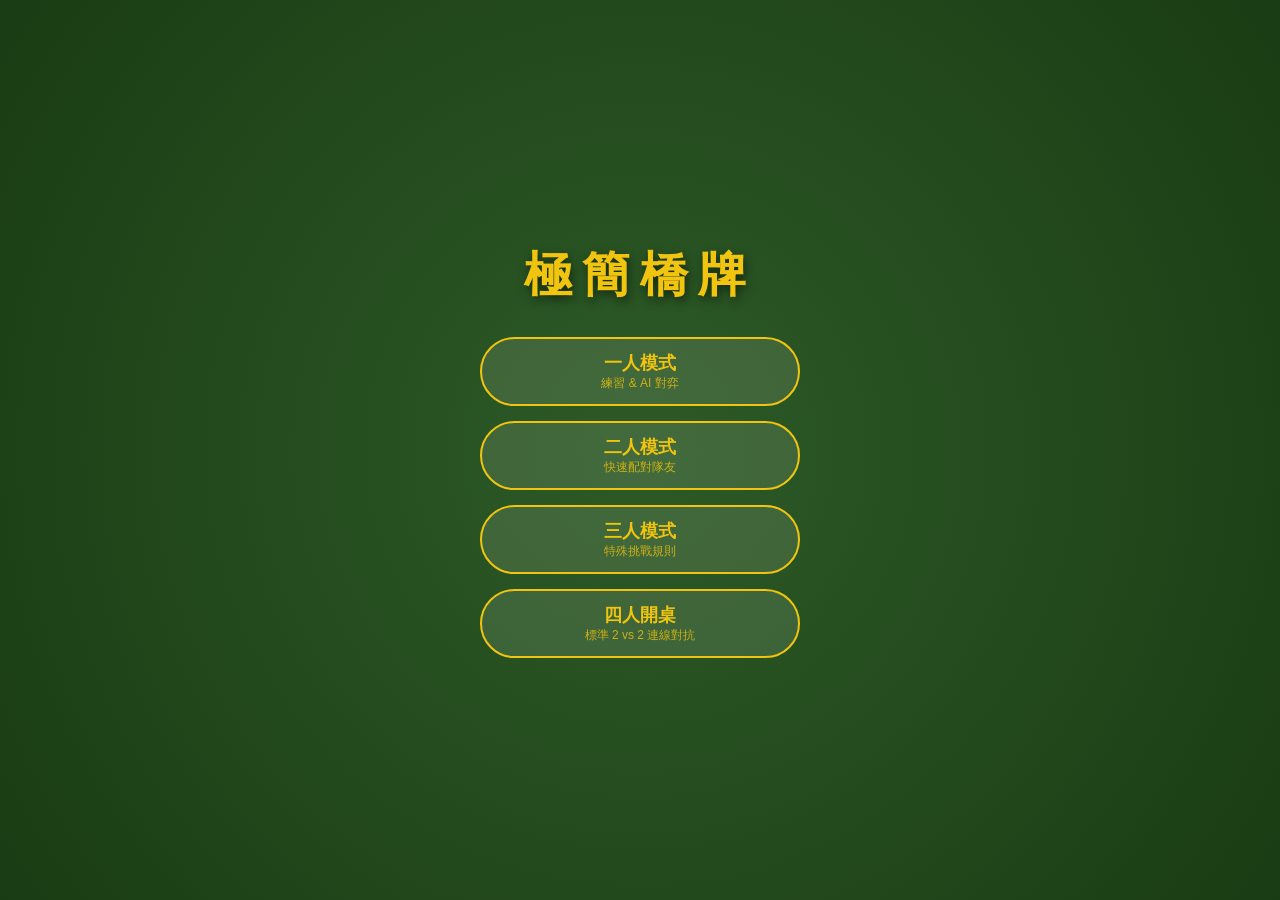
==== index.html @ a3820d6b "add four people mode" ====
<!DOCTYPE html>
<html lang="zh-Hant">
<head>
    <meta charset="UTF-8">
    <meta name="viewport" content="width=device-width, initial-scale=1.0, maximum-scale=1.0, user-scalable=no">
    <title>極簡橋牌 - 入口選單</title>
    <style>
        :root {
            --bridge-green: #1a5d1a;
            --btn-gold: #f1c40f;
            --text-white: #ecf0f1;
        }

        body, html {
            margin: 0; padding: 0;
            width: 100%; height: 100%;
            overflow: hidden;
            font-family: "PingFang TC", "Microsoft JhengHei", sans-serif;
            background: radial-gradient(circle, #2d5a27 0%, #1a3c14 100%);
        }

        /* 轉向提示遮罩 */
        #orientation-overlay {
            display: none;
            position: fixed;
            top: 0; left: 0; width: 100vw; height: 100vh;
            background: #000; color: white; z-index: 1000;
            flex-direction: column; justify-content: center; align-items: center;
            text-align: center;
        }

        @media screen and (orientation: portrait) {
            #orientation-overlay { display: flex; }
            .main-menu { display: none; }
        }

        /* 主選單容器 */
        .main-menu {
            display: flex; flex-direction: column;
            justify-content: center; align-items: center;
            height: 100%;
        }

        .title-area { margin-bottom: 30px; text-shadow: 2px 4px 10px rgba(0,0,0,0.5); }
        .title-area h1 { font-size: 3rem; color: var(--btn-gold); margin: 0; letter-spacing: 10px; }

        .button-group { display: flex; flex-direction: column; gap: 15px; width: 320px; }

        .menu-btn {
            background: rgba(255, 255, 255, 0.1);
            border: 2px solid var(--btn-gold);
            color: var(--btn-gold);
            padding: 12px 0;
            font-size: 1.1rem;
            border-radius: 50px;
            cursor: pointer;
            transition: all 0.3s;
            font-weight: bold;
            text-align: center;
        }

        .menu-btn:hover {
            background: var(--btn-gold);
            color: #1a3c14;
            transform: scale(1.05);
        }

        .menu-btn span { font-size: 0.75rem; display: block; font-weight: normal; opacity: 0.8; }
    </style>
</head>
<body>

    <div id="orientation-overlay">
        <div style="font-size: 4rem; transform: rotate(-90deg); margin-bottom: 20px;">📱</div>
        <h2>請旋轉裝置為橫向</h2>
        <p>橋牌需要較寬的視角，請開啟螢幕旋轉功能</p>
    </div>

    <div class="main-menu">
        <div class="title-area">
            <h1>極簡橋牌</h1>
        </div>

        <div class="button-group">
            <button class="menu-btn" onclick="alert('一人模式開發中！')">一人模式 <span>練習 & AI 對弈</span></button>
            <button class="menu-btn" onclick="alert('二人模式開發中！')">二人模式 <span>快速配對隊友</span></button>
            <button class="menu-btn" onclick="alert('三人模式開發中！')">三人模式 <span>特殊挑戰規則</span></button>
            <button class="menu-btn" onclick="goToGame(4)">四人開桌 <span>標準 2 vs 2 連線對抗</span></button>
        </div>
    </div>

    <script>
        function goToGame(num) {
            // 請求全螢幕提升遊戲感
            const doc = window.document.documentElement;
            if (doc.requestFullscreen) {
                doc.requestFullscreen().catch(() => {}); 
            }

            // 跳轉至 four_people.html
            // 我們可以透過 URL 參數傳遞人數，讓 game 頁面知道目前模式
            window.location.href = "four_people.html?mode=" + num;
        }
    </script>
</body>
</html>
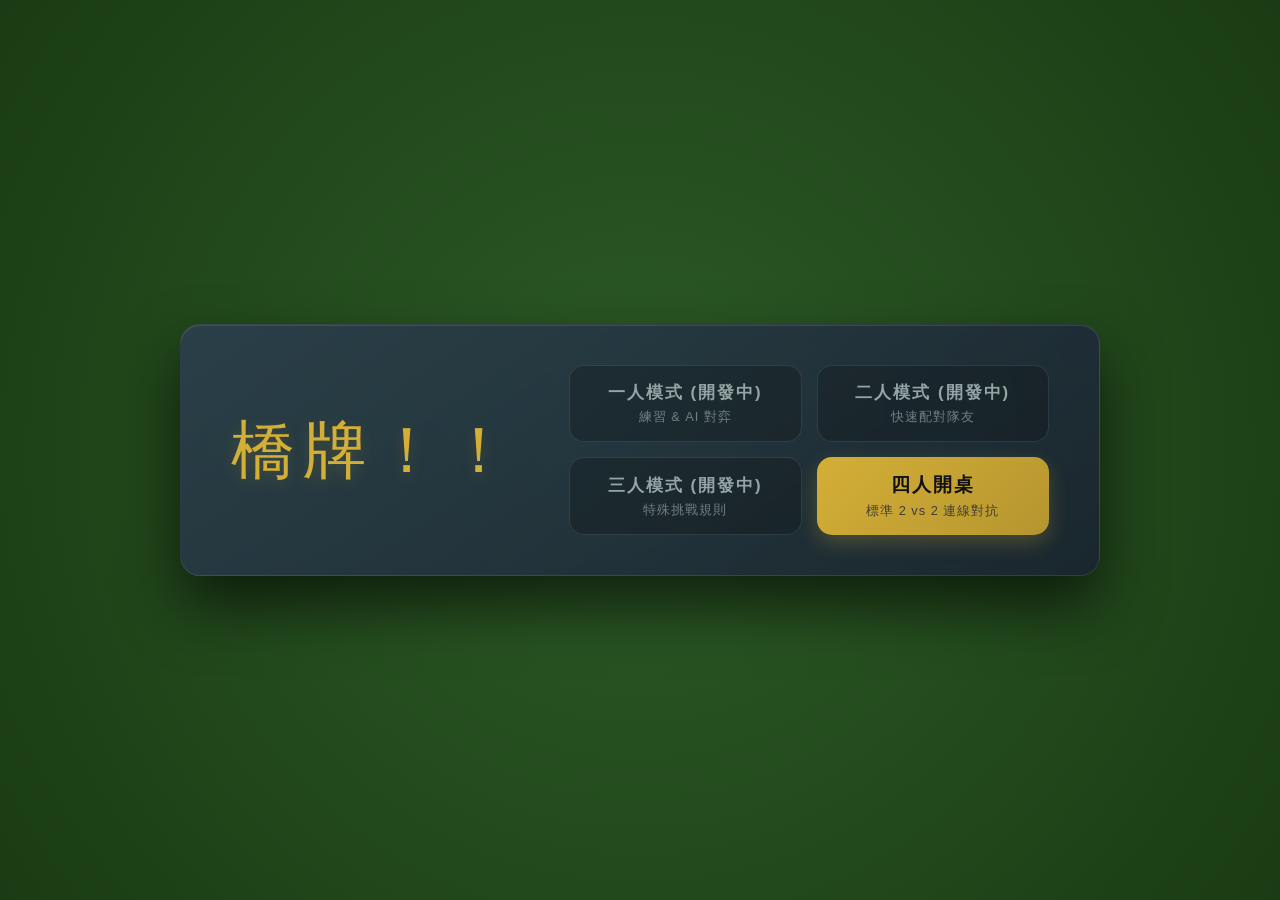
==== commit a4f547b4: "fix some error" ====
--- a/index.html
+++ b/index.html
@@ -3,69 +3,131 @@
 <head>
     <meta charset="UTF-8">
     <meta name="viewport" content="width=device-width, initial-scale=1.0, maximum-scale=1.0, user-scalable=no">
-    <title>極簡橋牌 - 入口選單</title>
+    <title>橋牌 - 入口</title>
+    
+    <link rel="stylesheet" href="css/main.css">
+    
     <style>
+        /* --- 高級感專屬樣式 --- */
         :root {
-            --bridge-green: #1a5d1a;
-            --btn-gold: #f1c40f;
-            --text-white: #ecf0f1;
+            --premium-gold: #d4af37;
+            --premium-dark: #2c3e50;
+            --premium-bg: #1a252f;
+            --text-soft: #ecf0f1;
+            --text-muted: #95a5a6;
         }
 
-        body, html {
-            margin: 0; padding: 0;
-            width: 100%; height: 100%;
-            overflow: hidden;
-            font-family: "PingFang TC", "Microsoft JhengHei", sans-serif;
-            background: radial-gradient(circle, #2d5a27 0%, #1a3c14 100%);
-        }
-
-        /* 轉向提示遮罩 */
-        #orientation-overlay {
-            display: none;
-            position: fixed;
-            top: 0; left: 0; width: 100vw; height: 100vh;
-            background: #000; color: white; z-index: 1000;
-            flex-direction: column; justify-content: center; align-items: center;
-            text-align: center;
-        }
-
-        @media screen and (orientation: portrait) {
-            #orientation-overlay { display: flex; }
-            .main-menu { display: none; }
-        }
-
-        /* 主選單容器 */
         .main-menu {
             display: flex; flex-direction: column;
             justify-content: center; align-items: center;
             height: 100%;
         }
 
-        .title-area { margin-bottom: 30px; text-shadow: 2px 4px 10px rgba(0,0,0,0.5); }
-        .title-area h1 { font-size: 3rem; color: var(--btn-gold); margin: 0; letter-spacing: 10px; }
-
-        .button-group { display: flex; flex-direction: column; gap: 15px; width: 320px; }
-
-        .menu-btn {
-            background: rgba(255, 255, 255, 0.1);
-            border: 2px solid var(--btn-gold);
-            color: var(--btn-gold);
-            padding: 12px 0;
-            font-size: 1.1rem;
-            border-radius: 50px;
-            cursor: pointer;
-            transition: all 0.3s;
-            font-weight: bold;
-            text-align: center;
+        /* 尊爵邀請卡外框：改為橫向排版 (Flex Row) */
+        .menu-card {
+            background: linear-gradient(145deg, rgba(44, 62, 80, 0.85) 0%, rgba(26, 37, 47, 0.95) 100%);
+            border-radius: 20px;
+            border: 1px solid rgba(255,255,255,0.08);
+            padding: 40px 50px;
+            box-shadow: 0 30px 60px rgba(0,0,0,0.6), inset 0 1px 0 rgba(255,255,255,0.1);
+            backdrop-filter: blur(10px);
+            
+            /* 橫式佈局關鍵 */
+            display: flex;
+            flex-direction: row;
+            align-items: center;
+            gap: 50px; /* 標題與按鈕的間距 */
+            max-width: 95vw;
+            max-height: 90vh;
+            box-sizing: border-box;
         }
 
-        .menu-btn:hover {
-            background: var(--btn-gold);
-            color: #1a3c14;
-            transform: scale(1.05);
+        /* 標題區：靠左對齊 */
+        .title-area { margin-bottom: 0; text-align: left; }
+        .title-area h1 { 
+            font-size: 4rem; color: var(--premium-gold); margin: 0; 
+            letter-spacing: 8px; font-weight: 300; 
+            text-shadow: 0 5px 15px rgba(212, 175, 55, 0.2);
+            font-family: "Helvetica Neue", Helvetica, Arial, sans-serif;
+            white-space: nowrap; /* 確保標題不換行 */
         }
 
-        .menu-btn span { font-size: 0.75rem; display: block; font-weight: normal; opacity: 0.8; }
+        /* 按鈕區：改為 2x2 網格，充分利用橫向空間 */
+        .button-group { 
+            display: grid; 
+            grid-template-columns: repeat(2, 1fr); 
+            gap: 15px; 
+            width: auto; 
+            min-width: 480px; /* 確保按鈕有足夠寬度 */
+            margin: 0;
+        }
+
+        /* 未開放模式按鈕 (低調線框) */
+        .menu-btn.dev-btn {
+            background: rgba(0,0,0,0.2);
+            border: 1px solid rgba(255,255,255,0.1);
+            color: var(--text-muted);
+            padding: 15px 10px;
+            font-size: 1.05rem;
+            border-radius: 15px; /* 配合橫向，稍微縮小圓角 */
+            cursor: not-allowed; 
+            transition: all 0.3s ease;
+            letter-spacing: 2px;
+            display: flex;
+            flex-direction: column;
+            justify-content: center;
+            align-items: center;
+        }
+
+        .menu-btn.dev-btn:hover {
+            background: rgba(0,0,0,0.4);
+            border-color: rgba(255,255,255,0.15);
+        }
+
+        /* 主要行動按鈕 (香檳金漸層) */
+        .menu-btn.primary-btn {
+            background: linear-gradient(135deg, #d4af37, #b5952f);
+            color: #111;
+            padding: 15px 10px;
+            font-size: 1.2rem;
+            border: none;
+            border-radius: 15px;
+            cursor: pointer;
+            transition: all 0.3s cubic-bezier(0.25, 0.8, 0.25, 1);
+            font-weight: bold;
+            letter-spacing: 2px;
+            box-shadow: 0 8px 20px rgba(212, 175, 55, 0.25);
+            display: flex;
+            flex-direction: column;
+            justify-content: center;
+            align-items: center;
+        }
+
+        .menu-btn.primary-btn:hover {
+            transform: translateY(-3px) scale(1.02); 
+            box-shadow: 0 12px 25px rgba(212, 175, 55, 0.4);
+        }
+
+        .menu-btn span { 
+            font-size: 0.8rem; display: block; 
+            font-weight: normal; opacity: 0.7; 
+            margin-top: 5px; letter-spacing: 1px;
+        }
+        
+        .menu-btn.primary-btn span {
+            color: #333;
+            opacity: 0.9;
+            font-weight: 500;
+        }
+        
+        /* 針對較小螢幕的手機微調 */
+        @media screen and (max-width: 750px) {
+            .menu-card { padding: 25px; gap: 20px; }
+            .title-area h1 { font-size: 2.5rem; }
+            .button-group { min-width: 380px; gap: 10px; }
+            .menu-btn { font-size: 0.95rem; padding: 12px 5px; }
+            .menu-btn span { font-size: 0.7rem; }
+        }
     </style>
 </head>
 <body>
@@ -77,30 +139,29 @@
     </div>
 
     <div class="main-menu">
-        <div class="title-area">
-            <h1>極簡橋牌</h1>
-        </div>
+        <div class="menu-card">
+            <div class="title-area">
+                <h1>橋牌！！</h1>
+            </div>
 
-        <div class="button-group">
-            <button class="menu-btn" onclick="alert('一人模式開發中！')">一人模式 <span>練習 & AI 對弈</span></button>
-            <button class="menu-btn" onclick="alert('二人模式開發中！')">二人模式 <span>快速配對隊友</span></button>
-            <button class="menu-btn" onclick="alert('三人模式開發中！')">三人模式 <span>特殊挑戰規則</span></button>
-            <button class="menu-btn" onclick="goToGame(4)">四人開桌 <span>標準 2 vs 2 連線對抗</span></button>
+            <div class="button-group">
+                <button class="menu-btn dev-btn" onclick="alert('一人模式正在精心打造中，敬請期待！')">
+                    一人模式 (開發中) <span>練習 & AI 對弈</span>
+                </button>
+                <button class="menu-btn dev-btn" onclick="alert('二人模式正在精心打造中，敬請期待！')">
+                    二人模式 (開發中) <span>快速配對隊友</span>
+                </button>
+                <button class="menu-btn dev-btn" onclick="alert('三人模式正在精心打造中，敬請期待！')">
+                    三人模式 (開發中) <span>特殊挑戰規則</span>
+                </button>
+                
+                <button class="menu-btn primary-btn" onclick="goToGame(4)">
+                    四人開桌 <span>標準 2 vs 2 連線對抗</span>
+                </button>
+            </div>
         </div>
     </div>
 
-    <script>
-        function goToGame(num) {
-            // 請求全螢幕提升遊戲感
-            const doc = window.document.documentElement;
-            if (doc.requestFullscreen) {
-                doc.requestFullscreen().catch(() => {}); 
-            }
-
-            // 跳轉至 four_people.html
-            // 我們可以透過 URL 參數傳遞人數，讓 game 頁面知道目前模式
-            window.location.href = "four_people.html?mode=" + num;
-        }
-    </script>
+    <script src="js/index.js"></script>
 </body>
 </html>
--- a/css/main.css
+++ b/css/main.css
@@ -0,0 +1,64 @@
+/* 檔案路徑：css/main.css */
+
+:root {
+    --bridge-green: #1a5d1a;
+    --btn-gold: #f1c40f;
+    --text-white: #ecf0f1;
+    --bg-dark: #1a3c14; /* 預留給大廳使用 */
+}
+
+body, html {
+    margin: 0; padding: 0;
+    width: 100%; height: 100%;
+    overflow: hidden;
+    font-family: "PingFang TC", "Microsoft JhengHei", sans-serif;
+    background: radial-gradient(circle, #2d5a27 0%, #1a3c14 100%);
+}
+
+/* 轉向提示遮罩 */
+#orientation-overlay {
+    display: none;
+    position: fixed;
+    top: 0; left: 0; width: 100vw; height: 100vh;
+    background: #000; color: white; z-index: 1000;
+    flex-direction: column; justify-content: center; align-items: center;
+    text-align: center;
+}
+
+@media screen and (orientation: portrait) {
+    #orientation-overlay { display: flex; }
+    .main-menu { display: none; }
+}
+
+/* 主選單容器 */
+.main-menu {
+    display: flex; flex-direction: column;
+    justify-content: center; align-items: center;
+    height: 100%;
+}
+
+.title-area { margin-bottom: 30px; text-shadow: 2px 4px 10px rgba(0,0,0,0.5); }
+.title-area h1 { font-size: 3rem; color: var(--btn-gold); margin: 0; letter-spacing: 10px; }
+
+.button-group { display: flex; flex-direction: column; gap: 15px; width: 320px; }
+
+.menu-btn {
+    background: rgba(255, 255, 255, 0.1);
+    border: 2px solid var(--btn-gold);
+    color: var(--btn-gold);
+    padding: 12px 0;
+    font-size: 1.1rem;
+    border-radius: 50px;
+    cursor: pointer;
+    transition: all 0.3s;
+    font-weight: bold;
+    text-align: center;
+}
+
+.menu-btn:hover {
+    background: var(--btn-gold);
+    color: #1a3c14;
+    transform: scale(1.05);
+}
+
+.menu-btn span { font-size: 0.75rem; display: block; font-weight: normal; opacity: 0.8; }
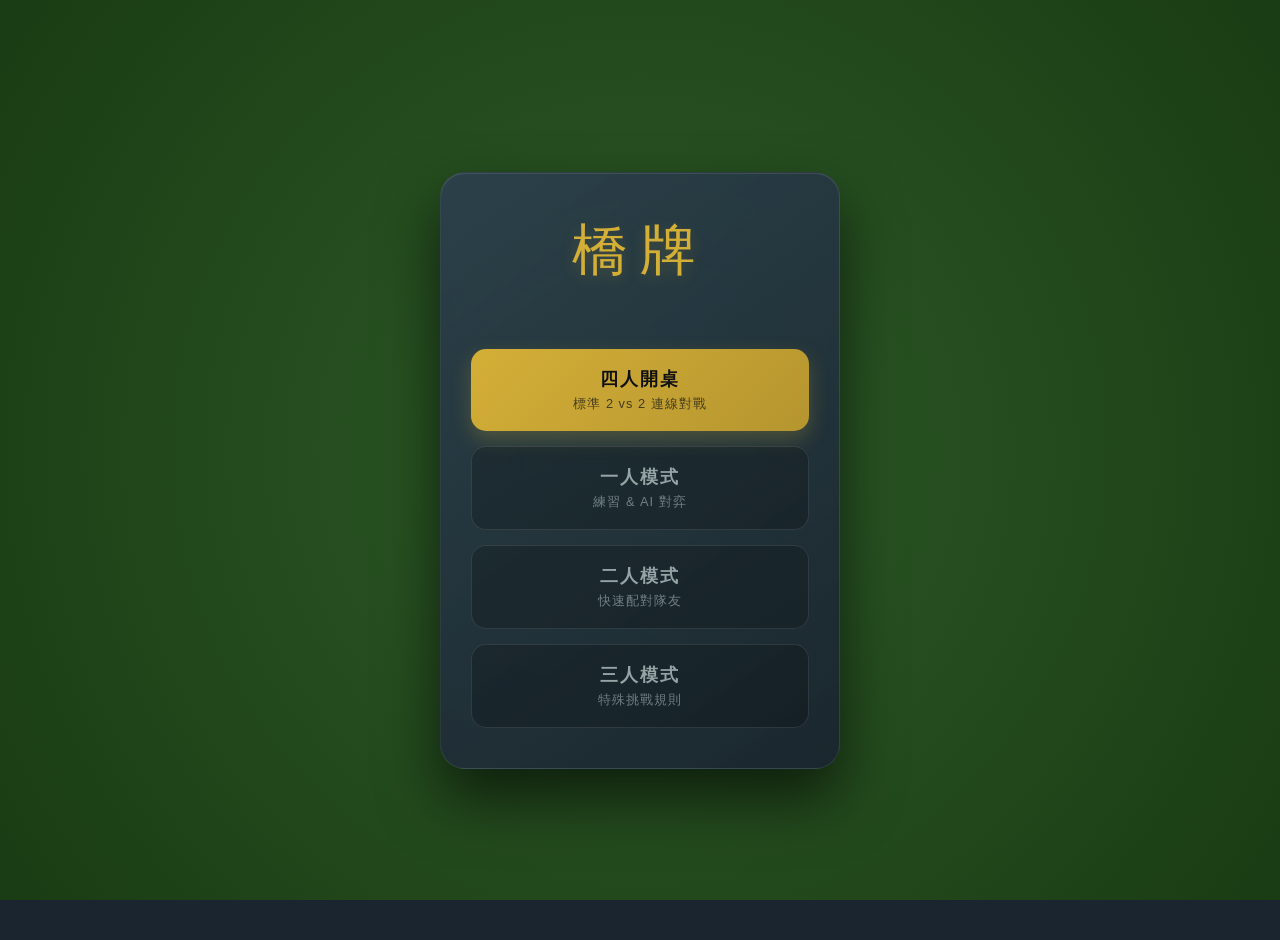
==== commit 03d6f8d0: "fix phone error" ====
--- a/index.html
+++ b/index.html
@@ -17,146 +17,128 @@
             --text-muted: #95a5a6;
         }
 
+        body, html {
+            height: 100%; margin: 0;
+            background-color: var(--premium-bg);
+            overflow: hidden;
+        }
+
         .main-menu {
             display: flex; flex-direction: column;
             justify-content: center; align-items: center;
-            height: 100%;
+            height: 100dvh;
+            padding: 20px;
         }
 
-        /* 尊爵邀請卡外框：改為橫向排版 (Flex Row) */
+        /* 尊爵卡片：改為垂直排版 (Column) */
         .menu-card {
             background: linear-gradient(145deg, rgba(44, 62, 80, 0.85) 0%, rgba(26, 37, 47, 0.95) 100%);
-            border-radius: 20px;
+            border-radius: 25px;
             border: 1px solid rgba(255,255,255,0.08);
-            padding: 40px 50px;
+            padding: 40px 30px;
             box-shadow: 0 30px 60px rgba(0,0,0,0.6), inset 0 1px 0 rgba(255,255,255,0.1);
             backdrop-filter: blur(10px);
             
-            /* 橫式佈局關鍵 */
             display: flex;
-            flex-direction: row;
+            flex-direction: column;
             align-items: center;
-            gap: 50px; /* 標題與按鈕的間距 */
-            max-width: 95vw;
-            max-height: 90vh;
+            gap: 30px; 
+            width: 100%;
+            max-width: 400px; /* 適合直式手機寬度 */
             box-sizing: border-box;
         }
 
-        /* 標題區：靠左對齊 */
-        .title-area { margin-bottom: 0; text-align: left; }
+        /* 標題區：改為置中 */
+        .title-area { text-align: center; }
         .title-area h1 { 
-            font-size: 4rem; color: var(--premium-gold); margin: 0; 
-            letter-spacing: 8px; font-weight: 300; 
+            font-size: 3.5rem; color: var(--premium-gold); margin: 0; 
+            letter-spacing: 12px; font-weight: 300; 
             text-shadow: 0 5px 15px rgba(212, 175, 55, 0.2);
             font-family: "Helvetica Neue", Helvetica, Arial, sans-serif;
-            white-space: nowrap; /* 確保標題不換行 */
         }
 
-        /* 按鈕區：改為 2x2 網格，充分利用橫向空間 */
+        /* 按鈕區：改為單列垂直堆疊，更好按 */
         .button-group { 
-            display: grid; 
-            grid-template-columns: repeat(2, 1fr); 
+            display: flex;
+            flex-direction: column;
             gap: 15px; 
-            width: auto; 
-            min-width: 480px; /* 確保按鈕有足夠寬度 */
-            margin: 0;
+            width: 100%;
         }
 
-        /* 未開放模式按鈕 (低調線框) */
-        .menu-btn.dev-btn {
-            background: rgba(0,0,0,0.2);
-            border: 1px solid rgba(255,255,255,0.1);
-            color: var(--text-muted);
-            padding: 15px 10px;
-            font-size: 1.05rem;
-            border-radius: 15px; /* 配合橫向，稍微縮小圓角 */
-            cursor: not-allowed; 
-            transition: all 0.3s ease;
+        /* 基礎按鈕樣式 */
+        .menu-btn {
+            width: 100%;
+            padding: 18px 10px;
+            border-radius: 15px;
+            font-size: 1.1rem;
             letter-spacing: 2px;
             display: flex;
             flex-direction: column;
             justify-content: center;
             align-items: center;
+            transition: all 0.3s cubic-bezier(0.25, 0.8, 0.25, 1);
+            text-decoration: none;
+            box-sizing: border-box;
         }
 
-        .menu-btn.dev-btn:hover {
-            background: rgba(0,0,0,0.4);
-            border-color: rgba(255,255,255,0.15);
+        /* 未開放模式按鈕 */
+        .menu-btn.dev-btn {
+            background: rgba(0,0,0,0.2);
+            border: 1px solid rgba(255,255,255,0.1);
+            color: var(--text-muted);
+            cursor: not-allowed; 
         }
 
-        /* 主要行動按鈕 (香檳金漸層) */
+        /* 主要行動按鈕 (四人開桌) */
         .menu-btn.primary-btn {
             background: linear-gradient(135deg, #d4af37, #b5952f);
             color: #111;
-            padding: 15px 10px;
-            font-size: 1.2rem;
             border: none;
-            border-radius: 15px;
             cursor: pointer;
-            transition: all 0.3s cubic-bezier(0.25, 0.8, 0.25, 1);
             font-weight: bold;
-            letter-spacing: 2px;
             box-shadow: 0 8px 20px rgba(212, 175, 55, 0.25);
-            display: flex;
-            flex-direction: column;
-            justify-content: center;
-            align-items: center;
         }
 
         .menu-btn.primary-btn:hover {
-            transform: translateY(-3px) scale(1.02); 
+            transform: scale(1.03); 
             box-shadow: 0 12px 25px rgba(212, 175, 55, 0.4);
         }
 
         .menu-btn span { 
             font-size: 0.8rem; display: block; 
             font-weight: normal; opacity: 0.7; 
-            margin-top: 5px; letter-spacing: 1px;
+            margin-top: 5px; letter-spacing: 1px; 
         }
         
-        .menu-btn.primary-btn span {
-            color: #333;
-            opacity: 0.9;
-            font-weight: 500;
-        }
-        
-        /* 針對較小螢幕的手機微調 */
-        @media screen and (max-width: 750px) {
-            .menu-card { padding: 25px; gap: 20px; }
-            .title-area h1 { font-size: 2.5rem; }
-            .button-group { min-width: 380px; gap: 10px; }
-            .menu-btn { font-size: 0.95rem; padding: 12px 5px; }
-            .menu-btn span { font-size: 0.7rem; }
+        /* 針對窄螢幕微調 */
+        @media screen and (max-width: 380px) {
+            .title-area h1 { font-size: 2.8rem; letter-spacing: 8px; }
+            .menu-card { padding: 30px 20px; }
+            .menu-btn { padding: 15px 5px; font-size: 1rem; }
         }
     </style>
 </head>
 <body>
 
-    <div id="orientation-overlay">
-        <div style="font-size: 4rem; transform: rotate(-90deg); margin-bottom: 20px;">📱</div>
-        <h2>請旋轉裝置為橫向</h2>
-        <p>橋牌需要較寬的視角，請開啟螢幕旋轉功能</p>
-    </div>
-
     <div class="main-menu">
         <div class="menu-card">
             <div class="title-area">
-                <h1>橋牌！！</h1>
+                <h1>橋牌</h1>
             </div>
 
             <div class="button-group">
-                <button class="menu-btn dev-btn" onclick="alert('一人模式正在精心打造中，敬請期待！')">
-                    一人模式 (開發中) <span>練習 & AI 對弈</span>
+                <button class="menu-btn primary-btn" onclick="goToGame(4)">
+                    四人開桌 <span>標準 2 vs 2 連線對戰</span>
                 </button>
-                <button class="menu-btn dev-btn" onclick="alert('二人模式正在精心打造中，敬請期待！')">
-                    二人模式 (開發中) <span>快速配對隊友</span>
+
+                <button class="menu-btn dev-btn" onclick="alert('一人模式正在精心打造中！')">
+                    一人模式 <span>練習 & AI 對弈</span>
                 </button>
-                <button class="menu-btn dev-btn" onclick="alert('三人模式正在精心打造中，敬請期待！')">
-                    三人模式 (開發中) <span>特殊挑戰規則</span>
+                <button class="menu-btn dev-btn" onclick="alert('二人模式正在精心打造中！')">
+                    二人模式 <span>快速配對隊友</span>
                 </button>
-                
-                <button class="menu-btn primary-btn" onclick="goToGame(4)">
-                    四人開桌 <span>標準 2 vs 2 連線對抗</span>
+                <button class="menu-btn dev-btn" onclick="alert('三人模式正在精心打造中！')">
+                    三人模式 <span>特殊挑戰規則</span>
                 </button>
             </div>
         </div>
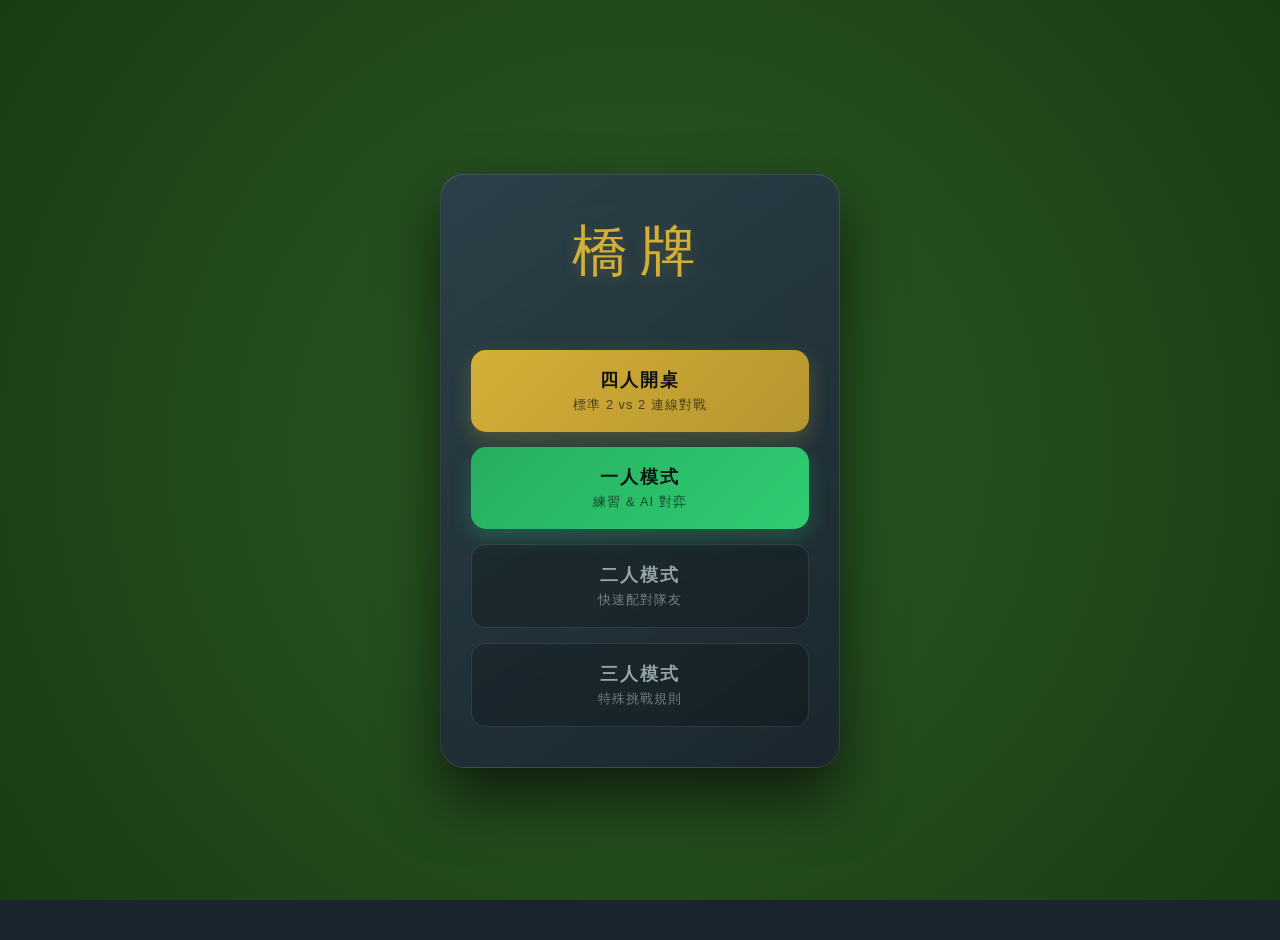
==== commit 1d5e34ae: "add one person game" ====
--- a/index.html
+++ b/index.html
@@ -131,9 +131,10 @@
                     四人開桌 <span>標準 2 vs 2 連線對戰</span>
                 </button>
 
-                <button class="menu-btn dev-btn" onclick="alert('一人模式正在精心打造中！')">
+                <button class="menu-btn primary-btn" onclick="window.location.href='one_people.html'" style="background: linear-gradient(135deg, #27ae60, #2ecc71); box-shadow: 0 8px 20px rgba(46, 204, 113, 0.25);">
                     一人模式 <span>練習 & AI 對弈</span>
                 </button>
+
                 <button class="menu-btn dev-btn" onclick="alert('二人模式正在精心打造中！')">
                     二人模式 <span>快速配對隊友</span>
                 </button>
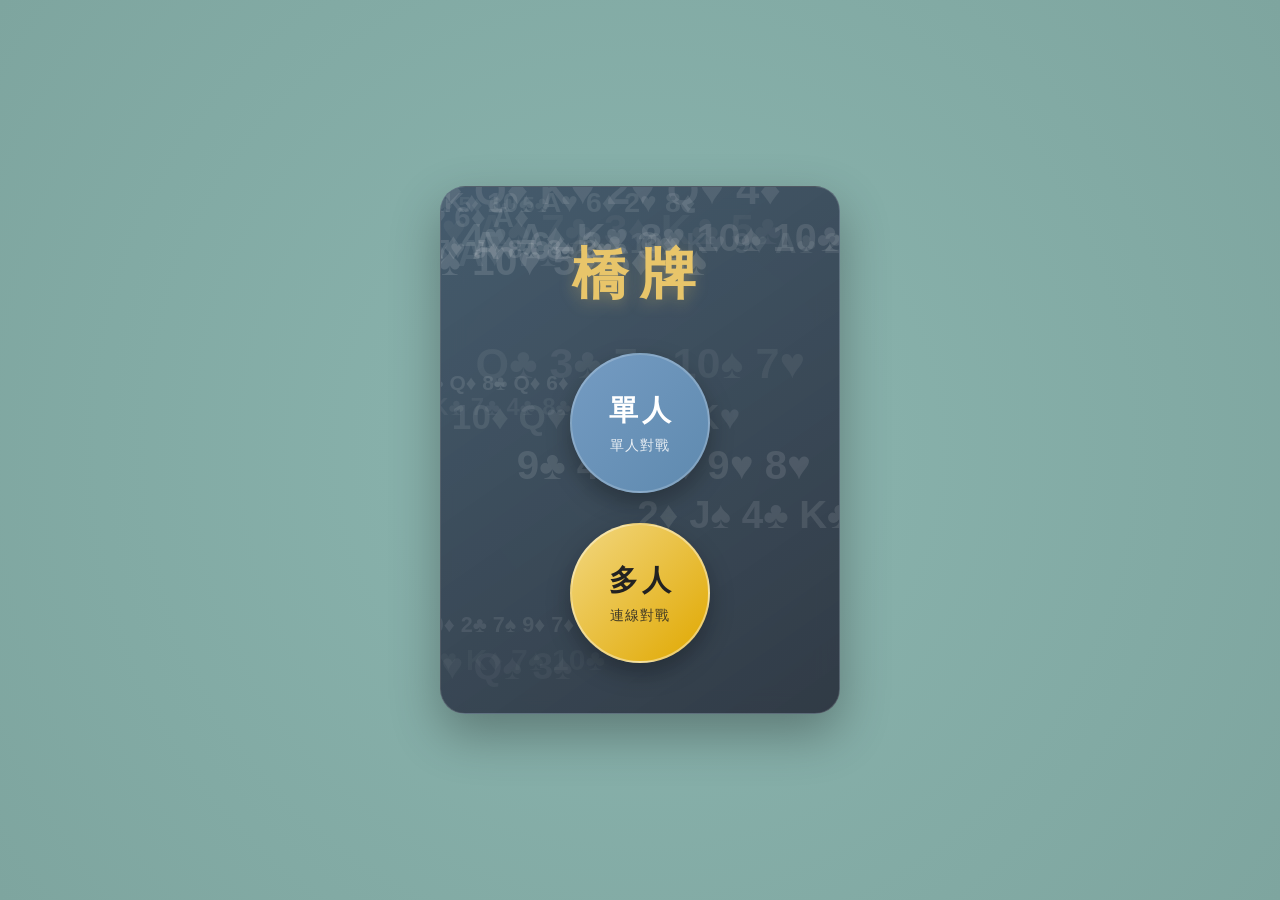
==== commit 96546893: "Redesign lobby UI with animated card streams Revamp lobby styling and add decorative animated card s" ====
--- a/index.html
+++ b/index.html
@@ -6,141 +6,28 @@
     <title>橋牌 - 入口</title>
     
     <link rel="stylesheet" href="css/main.css">
-    
-    <style>
-        /* --- 高級感專屬樣式 --- */
-        :root {
-            --premium-gold: #d4af37;
-            --premium-dark: #2c3e50;
-            --premium-bg: #1a252f;
-            --text-soft: #ecf0f1;
-            --text-muted: #95a5a6;
-        }
-
-        body, html {
-            height: 100%; margin: 0;
-            background-color: var(--premium-bg);
-            overflow: hidden;
-        }
-
-        .main-menu {
-            display: flex; flex-direction: column;
-            justify-content: center; align-items: center;
-            height: 100dvh;
-            padding: 20px;
-        }
-
-        /* 尊爵卡片：改為垂直排版 (Column) */
-        .menu-card {
-            background: linear-gradient(145deg, rgba(44, 62, 80, 0.85) 0%, rgba(26, 37, 47, 0.95) 100%);
-            border-radius: 25px;
-            border: 1px solid rgba(255,255,255,0.08);
-            padding: 40px 30px;
-            box-shadow: 0 30px 60px rgba(0,0,0,0.6), inset 0 1px 0 rgba(255,255,255,0.1);
-            backdrop-filter: blur(10px);
-            
-            display: flex;
-            flex-direction: column;
-            align-items: center;
-            gap: 30px; 
-            width: 100%;
-            max-width: 400px; /* 適合直式手機寬度 */
-            box-sizing: border-box;
-        }
-
-        /* 標題區：改為置中 */
-        .title-area { text-align: center; }
-        .title-area h1 { 
-            font-size: 3.5rem; color: var(--premium-gold); margin: 0; 
-            letter-spacing: 12px; font-weight: 300; 
-            text-shadow: 0 5px 15px rgba(212, 175, 55, 0.2);
-            font-family: "Helvetica Neue", Helvetica, Arial, sans-serif;
-        }
-
-        /* 按鈕區：改為單列垂直堆疊，更好按 */
-        .button-group { 
-            display: flex;
-            flex-direction: column;
-            gap: 15px; 
-            width: 100%;
-        }
-
-        /* 基礎按鈕樣式 */
-        .menu-btn {
-            width: 100%;
-            padding: 18px 10px;
-            border-radius: 15px;
-            font-size: 1.1rem;
-            letter-spacing: 2px;
-            display: flex;
-            flex-direction: column;
-            justify-content: center;
-            align-items: center;
-            transition: all 0.3s cubic-bezier(0.25, 0.8, 0.25, 1);
-            text-decoration: none;
-            box-sizing: border-box;
-        }
-
-        /* 未開放模式按鈕 */
-        .menu-btn.dev-btn {
-            background: rgba(0,0,0,0.2);
-            border: 1px solid rgba(255,255,255,0.1);
-            color: var(--text-muted);
-            cursor: not-allowed; 
-        }
-
-        /* 主要行動按鈕 (四人開桌) */
-        .menu-btn.primary-btn {
-            background: linear-gradient(135deg, #d4af37, #b5952f);
-            color: #111;
-            border: none;
-            cursor: pointer;
-            font-weight: bold;
-            box-shadow: 0 8px 20px rgba(212, 175, 55, 0.25);
-        }
-
-        .menu-btn.primary-btn:hover {
-            transform: scale(1.03); 
-            box-shadow: 0 12px 25px rgba(212, 175, 55, 0.4);
-        }
-
-        .menu-btn span { 
-            font-size: 0.8rem; display: block; 
-            font-weight: normal; opacity: 0.7; 
-            margin-top: 5px; letter-spacing: 1px; 
-        }
-        
-        /* 針對窄螢幕微調 */
-        @media screen and (max-width: 380px) {
-            .title-area h1 { font-size: 2.8rem; letter-spacing: 8px; }
-            .menu-card { padding: 30px 20px; }
-            .menu-btn { padding: 15px 5px; font-size: 1rem; }
-        }
-    </style>
 </head>
 <body>
 
     <div class="main-menu">
         <div class="menu-card">
+            <div id="card-stream-container"></div>
             <div class="title-area">
                 <h1>橋牌</h1>
             </div>
 
             <div class="button-group">
-                <button class="menu-btn primary-btn" onclick="goToGame(4)">
-                    四人開桌 <span>標準 2 vs 2 連線對戰</span>
+                
+                <button class="circle-btn btn-single" onclick="window.location.href='one_people.html'">
+                    <span class="main-text">單人</span>
+                    <span class="sub-text">單人對戰</span>
                 </button>
 
-                <button class="menu-btn primary-btn" onclick="window.location.href='one_people.html'" style="background: linear-gradient(135deg, #27ae60, #2ecc71); box-shadow: 0 8px 20px rgba(46, 204, 113, 0.25);">
-                    一人模式 <span>練習 & AI 對弈</span>
+                <button class="circle-btn btn-multi" onclick="alert('多人連線模式正在精心打造中！')">
+                    <span class="main-text">多人</span>
+                    <span class="sub-text">連線對戰</span>
                 </button>
 
-                <button class="menu-btn dev-btn" onclick="alert('二人模式正在精心打造中！')">
-                    二人模式 <span>快速配對隊友</span>
-                </button>
-                <button class="menu-btn dev-btn" onclick="alert('三人模式正在精心打造中！')">
-                    三人模式 <span>特殊挑戰規則</span>
-                </button>
             </div>
         </div>
     </div>
--- a/css/main.css
+++ b/css/main.css
@@ -1,64 +1,190 @@
-/* 檔案路徑：css/main.css */
+/* ==========================================
+   橋牌大廳 - 入口樣式 (index.css)
+   包含：純淨架構、莫蘭迪灰湖綠底色、上下圓形雙按鈕
+========================================== */
 
 :root {
-    --bridge-green: #1a5d1a;
-    --btn-gold: #f1c40f;
-    --text-white: #ecf0f1;
-    --bg-dark: #1a3c14; /* 預留給大廳使用 */
+    /* 🌟 完美同步 game.css 的莫蘭迪色系 */
+    --premium-bg: #7EA59F;      /* 灰湖綠底色 */
+    --premium-dark: #2c3440;    /* 質感深藍灰 */
+    --premium-gold: #e8c56a;    /* 柔和金 */
+    --text-soft: #f0f0f0;
+    
+    /* 四家專屬顏色 (用於按鈕搭配) */
+    --team-blue: #5F8AAF;       /* 丹寧藍 */
+    --team-yellow: #E0A800;     /* 琥珀黃 */
 }
 
 body, html {
-    margin: 0; padding: 0;
-    width: 100%; height: 100%;
+    height: 100%; margin: 0;
     overflow: hidden;
     font-family: "PingFang TC", "Microsoft JhengHei", sans-serif;
-    background: radial-gradient(circle, #2d5a27 0%, #1a3c14 100%);
+    /* 🌟 同步遊戲桌面的微立體漸層背景 */
+    background: radial-gradient(circle, #8bb5af 0%, #7EA59F 100%);
+    color: var(--text-soft);
 }
 
-/* 轉向提示遮罩 */
-#orientation-overlay {
-    display: none;
-    position: fixed;
-    top: 0; left: 0; width: 100vw; height: 100vh;
-    background: #000; color: white; z-index: 1000;
-    flex-direction: column; justify-content: center; align-items: center;
-    text-align: center;
-}
-
-@media screen and (orientation: portrait) {
-    #orientation-overlay { display: flex; }
-    .main-menu { display: none; }
-}
-
-/* 主選單容器 */
 .main-menu {
     display: flex; flex-direction: column;
     justify-content: center; align-items: center;
-    height: 100%;
+    height: 100dvh;
+    padding: 20px;
+    box-sizing: border-box;
 }
 
-.title-area { margin-bottom: 30px; text-shadow: 2px 4px 10px rgba(0,0,0,0.5); }
-.title-area h1 { font-size: 3rem; color: var(--btn-gold); margin: 0; letter-spacing: 10px; }
-
-.button-group { display: flex; flex-direction: column; gap: 15px; width: 320px; }
-
-.menu-btn {
-    background: rgba(255, 255, 255, 0.1);
-    border: 2px solid var(--btn-gold);
-    color: var(--btn-gold);
-    padding: 12px 0;
-    font-size: 1.1rem;
-    border-radius: 50px;
-    cursor: pointer;
-    transition: all 0.3s;
-    font-weight: bold;
-    text-align: center;
+/* 🌟 尊爵卡片容器 (莫蘭迪深色毛玻璃) */
+.menu-card {
+    background: linear-gradient(145deg, rgba(58, 77, 99, 0.85) 0%, rgba(44, 52, 64, 0.95) 100%);
+    border-radius: 25px;
+    border: 1px solid rgba(255, 255, 255, 0.15);
+    padding: 50px 30px;
+    box-shadow: 0 20px 50px rgba(0,0,0,0.3);
+    backdrop-filter: blur(10px);
+    
+    display: flex;
+    flex-direction: column;
+    align-items: center;
+    gap: 40px; 
+    width: 100%;
+    max-width: 400px;
+    box-sizing: border-box;
 }
 
-.menu-btn:hover {
-    background: var(--btn-gold);
-    color: #1a3c14;
-    transform: scale(1.05);
+/* 標題區 */
+.title-area { text-align: center; }
+.title-area h1 { 
+    font-size: 3.5rem; 
+    color: var(--premium-gold); 
+    margin: 0; 
+    letter-spacing: 12px; 
+    font-weight: 900; 
+    text-shadow: 0 5px 15px rgba(232, 197, 106, 0.3);
 }
 
-.menu-btn span { font-size: 0.75rem; display: block; font-weight: normal; opacity: 0.8; }+/* 🌟 按鈕區：上下垂直置中排列 */
+.button-group { 
+    display: flex;
+    flex-direction: column;
+    align-items: center;
+    gap: 30px; 
+    width: 100%;
+}
+
+/* 🌟 圓形大按鈕基礎設計 */
+.circle-btn {
+    width: 140px;       /* 寬高相等，形成正圓 */
+    height: 140px;
+    border-radius: 50%; 
+    border: none;
+    display: flex;
+    flex-direction: column;
+    justify-content: center;
+    align-items: center;
+    cursor: pointer;
+    transition: all 0.3s cubic-bezier(0.25, 0.8, 0.25, 1.2); /* 微彈跳動畫 */
+    box-shadow: 0 10px 25px rgba(0, 0, 0, 0.3);
+    text-decoration: none;
+}
+
+/* 滑鼠移上去的浮起特效 */
+.circle-btn:hover {
+    transform: translateY(-5px) scale(1.05);
+}
+
+/* 點擊壓下的特效 */
+.circle-btn:active {
+    transform: translateY(2px) scale(0.95);
+    box-shadow: 0 5px 10px rgba(0, 0, 0, 0.3);
+}
+
+/* 圓形按鈕內的文字 */
+.circle-btn .main-text {
+    font-size: 1.8rem;
+    font-weight: bold;
+    letter-spacing: 4px;
+    margin-bottom: 5px;
+    margin-right: -4px; /* 修正 letter-spacing 造成的視覺不置中 */
+}
+
+.circle-btn .sub-text {
+    font-size: 0.9rem;
+    opacity: 0.85;
+    letter-spacing: 1px;
+}
+
+/* 🌟 單人模式按鈕 (套用南家的丹寧藍) */
+.btn-single {
+    background: linear-gradient(135deg, #749bc2, var(--team-blue));
+    color: white;
+    border: 2px solid rgba(255,255,255,0.2);
+}
+.btn-single:hover {
+    box-shadow: 0 12px 30px rgba(95, 138, 175, 0.5);
+}
+
+/* 🌟 多人模式按鈕 (套用西家的琥珀黃) */
+.btn-multi {
+    background: linear-gradient(135deg, #f2d780, var(--team-yellow));
+    color: #222; /* 黃色底配深色字才清楚 */
+    border: 2px solid rgba(255,255,255,0.4);
+}
+.btn-multi:hover {
+    box-shadow: 0 12px 30px rgba(224, 168, 0, 0.4);
+}
+/* ==========================================
+   🌟 背景撲克牌流動特效
+========================================== */
+
+/* 1. 確保卡片可以關住特效，牌不會跑到湖綠色背景上 */
+.menu-card {
+    position: relative; 
+    overflow: hidden; 
+}
+
+/* 2. 確保原本的標題跟按鈕不會被撲克牌蓋住 */
+.title-area, .button-group {
+    position: relative;
+    z-index: 1; 
+}
+
+/* 3. 特效容器設定 */
+#card-stream-container {
+    position: absolute;
+    top: 0; left: 0; width: 100%; height: 100%;
+    z-index: 0; /* 墊在文字底下，背景之上 */
+    pointer-events: none; /* 絕對不能擋到滑鼠點擊 */
+}
+
+/* 4. 單條撲克牌流的基礎樣式 */
+.floating-card-stream {
+    position: absolute;
+    font-size: 1.8rem;
+    font-weight: bold;
+    color: rgb(255, 255, 255); /* 非常低調的半透明白色，不搶戲 */
+    white-space: nowrap;
+}
+
+/* 5. 動畫：由左上到右下 */
+@keyframes flow-diagonal {
+    0% { transform: translate(-50%, -50%) rotate(25deg); opacity: 0; }
+    10% { opacity: 1; }
+    90% { opacity: 1; }
+    100% { transform: translate(150%, 150%) rotate(25deg); opacity: 0; }
+}
+
+/* 6. 動畫：正左到正右 */
+@keyframes flow-horizontal {
+    0% { transform: translateX(-50%); opacity: 0; }
+    10% { opacity: 1; }
+    90% { opacity: 1; }
+    100% { transform: translateX(150%); opacity: 0; }
+}
+
+/* 針對小螢幕手機微調 */
+@media screen and (max-width: 380px) {
+    .title-area h1 { font-size: 2.8rem; letter-spacing: 8px; }
+    .menu-card { padding: 30px 20px; gap: 30px; }
+    .circle-btn { width: 120px; height: 120px; }
+    .circle-btn .main-text { font-size: 1.5rem; }
+    .circle-btn .sub-text { font-size: 0.8rem; }
+}
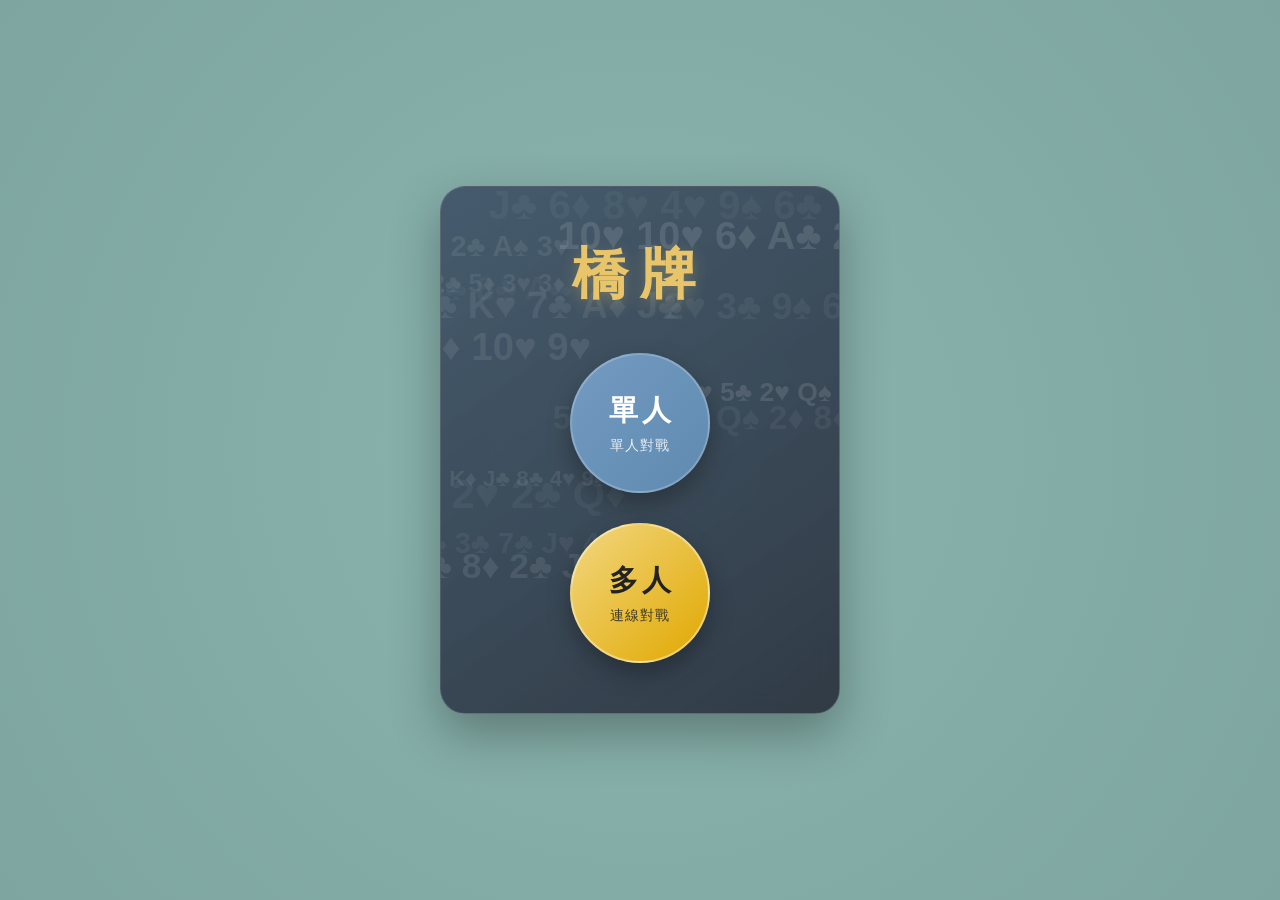
==== commit 6721c7c6: "Add lobby UI and multiplayer controller Introduce a new multiplayer lobby and game controller: add c" ====
--- a/index.html
+++ b/index.html
@@ -23,7 +23,7 @@
                     <span class="sub-text">單人對戰</span>
                 </button>
 
-                <button class="circle-btn btn-multi" onclick="alert('多人連線模式正在精心打造中！')">
+                <button class="circle-btn btn-multi" onclick="window.location.href='lobby.html'">
                     <span class="main-text">多人</span>
                     <span class="sub-text">連線對戰</span>
                 </button>
